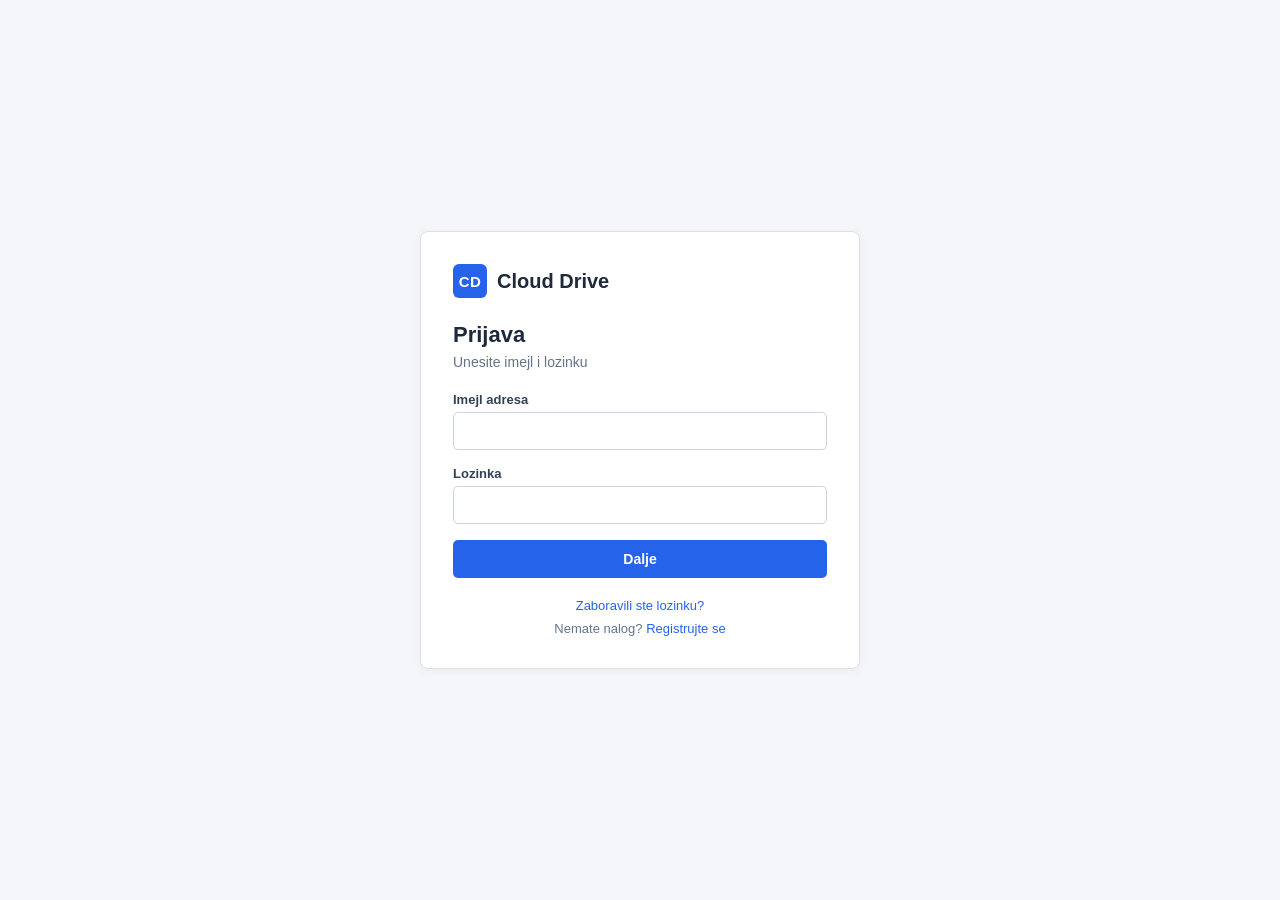
==== client/login.html @ 67a1c31c "client: add login and otp verification page" ====
<!DOCTYPE html>
<html lang="sr">
<head>
    <meta charset="UTF-8">
    <meta name="viewport" content="width=device-width, initial-scale=1.0">
    <title>Prijava - Cloud Drive</title>
    <link rel="stylesheet" href="css/style.css">
</head>
<body>
    <div class="auth-page">
        <div class="auth-box">
            <div class="logo">
                <div class="logo-mark">CD</div>
                <span>Cloud Drive</span>
            </div>

            <div id="credentialsStep">
                <h1>Prijava</h1>
                <p class="subtitle">Unesite imejl i lozinku</p>

                <div id="loginMsg" class="msg-box"></div>

                <form id="loginForm">
                    <div class="form-field">
                        <label for="email">Imejl adresa</label>
                        <input type="email" id="email" name="email" required>
                    </div>

                    <div class="form-field">
                        <label for="password">Lozinka</label>
                        <input type="password" id="password" name="password" required>
                    </div>

                    <button type="submit" id="loginBtn" class="btn btn-primary">Dalje</button>
                </form>

                <div class="auth-links">
                    <a href="#" id="forgotPwLink">Zaboravili ste lozinku?</a>
                </div>
                <div class="auth-links" style="margin-top: 8px;">
                    Nemate nalog? <a href="register.html">Registrujte se</a>
                </div>
            </div>

            <div id="resetStep" style="display: none;">
                <h1>Reset lozinke</h1>
                <p class="subtitle">Unesite imejl adresu za slanje linka za promenu lozinke</p>

                <div id="resetMsg" class="msg-box"></div>

                <form id="resetForm">
                    <div class="form-field">
                        <label for="resetEmail">Imejl adresa</label>
                        <input type="email" id="resetEmail" required>
                    </div>
                    <button type="submit" id="resetBtn" class="btn btn-primary">Posalji link</button>
                </form>

                <div class="auth-links">
                    <a href="#" id="backFromResetBtn">Nazad na prijavu</a>
                </div>
            </div>

            <div id="otpStep" style="display: none;">
                <h1>Jednokratni kod</h1>
                <p class="subtitle">Unesite kod koji je poslat na vasu imejl adresu</p>

                <div id="otpMsg" class="msg-box"></div>

                <form id="otpForm">
                    <div class="otp-row">
                        <input type="text" class="otp-input" maxlength="1" inputmode="numeric" required>
                        <input type="text" class="otp-input" maxlength="1" inputmode="numeric" required>
                        <input type="text" class="otp-input" maxlength="1" inputmode="numeric" required>
                        <input type="text" class="otp-input" maxlength="1" inputmode="numeric" required>
                        <input type="text" class="otp-input" maxlength="1" inputmode="numeric" required>
                        <input type="text" class="otp-input" maxlength="1" inputmode="numeric" required>
                    </div>

                    <button type="submit" id="otpBtn" class="btn btn-primary">Potvrdi prijavu</button>
                </form>

                <div class="auth-links">
                    <a href="#" id="backBtn">Nazad na unos lozinke</a>
                </div>
            </div>
        </div>
    </div>

    <script src="js/api.js"></script>
    <script src="js/login.js"></script>
</body>
</html>
---- client/css/style.css ----
* {
    box-sizing: border-box;
    margin: 0;
    padding: 0;
}

body {
    font-family: 'Segoe UI', Tahoma, Geneva, Verdana, sans-serif;
    background-color: #f4f6f9;
    color: #222;
    min-height: 100vh;
}

a {
    color: #2563eb;
    text-decoration: none;
}

a:hover {
    text-decoration: underline;
}

.auth-page {
    display: flex;
    justify-content: center;
    align-items: center;
    min-height: 100vh;
    padding: 20px;
}

.auth-box {
    background: #fff;
    border: 1px solid #dde1e7;
    border-radius: 8px;
    padding: 32px;
    width: 100%;
    max-width: 440px;
    box-shadow: 0 2px 8px rgba(0, 0, 0, 0.05);
}

.logo {
    display: flex;
    align-items: center;
    gap: 10px;
    margin-bottom: 24px;
    font-size: 20px;
    font-weight: 600;
    color: #1e293b;
}

.logo-mark {
    width: 34px;
    height: 34px;
    background-color: #2563eb;
    color: #fff;
    border-radius: 6px;
    display: flex;
    align-items: center;
    justify-content: center;
    font-size: 15px;
    font-weight: 700;
    letter-spacing: 0.5px;
}

.auth-box h1 {
    font-size: 22px;
    margin-bottom: 6px;
    color: #1e293b;
}

.subtitle {
    font-size: 14px;
    color: #64748b;
    margin-bottom: 22px;
}

.form-row {
    display: flex;
    gap: 12px;
}

.form-row .form-field {
    flex: 1;
}

.form-field {
    margin-bottom: 16px;
}

.form-field label {
    display: block;
    font-size: 13px;
    font-weight: 600;
    color: #334155;
    margin-bottom: 5px;
}

.form-field input {
    width: 100%;
    padding: 10px 12px;
    border: 1px solid #cbd5e1;
    border-radius: 5px;
    font-size: 14px;
    outline: none;
}

.form-field input:focus {
    border-color: #2563eb;
}

.form-field input.invalid {
    border-color: #dc2626;
}

.err-text {
    color: #dc2626;
    font-size: 12px;
    margin-top: 4px;
    min-height: 16px;
}

.pw-rules {
    list-style: none;
    background: #f8fafc;
    border: 1px solid #e2e8f0;
    border-radius: 5px;
    padding: 10px 12px;
    margin-top: 8px;
    font-size: 12px;
    color: #64748b;
}

.pw-rules li {
    margin-bottom: 3px;
}

.pw-rules li:last-child {
    margin-bottom: 0;
}

.pw-rules li.ok {
    color: #15803d;
    font-weight: 600;
}

.btn {
    padding: 10px 16px;
    border-radius: 5px;
    font-size: 14px;
    font-weight: 600;
    cursor: pointer;
    border: 1px solid transparent;
}

.btn-primary {
    background-color: #2563eb;
    color: #fff;
    width: 100%;
}

.btn-primary:hover {
    background-color: #1d4ed8;
}

.btn-primary:disabled {
    background-color: #94a3b8;
    cursor: not-allowed;
}

.btn-outline {
    background-color: #fff;
    border-color: #cbd5e1;
    color: #334155;
}

.btn-outline:hover {
    background-color: #f1f5f9;
}

.btn-danger {
    background-color: #fff;
    border-color: #fecaca;
    color: #dc2626;
}

.btn-danger:hover {
    background-color: #fef2f2;
}

.btn-sm {
    padding: 5px 10px;
    font-size: 12px;
}

.auth-links {
    margin-top: 20px;
    text-align: center;
    font-size: 13px;
    color: #64748b;
}

.msg-box {
    padding: 10px 12px;
    border-radius: 5px;
    font-size: 13px;
    margin-bottom: 16px;
    display: none;
}

.msg-box.show {
    display: block;
}

.msg-box.error {
    background-color: #fef2f2;
    color: #b91c1c;
    border: 1px solid #fecaca;
}

.msg-box.success {
    background-color: #f0fdf4;
    color: #15803d;
    border: 1px solid #bbf7d0;
}

.otp-row {
    display: flex;
    gap: 8px;
    justify-content: center;
    margin: 18px 0;
}

.otp-input {
    width: 44px;
    height: 48px;
    text-align: center;
    font-size: 20px;
    font-weight: 600;
    border: 1px solid #cbd5e1;
    border-radius: 5px;
}

.otp-input:focus {
    border-color: #2563eb;
    outline: none;
}

.topbar {
    height: 60px;
    background: #fff;
    border-bottom: 1px solid #dde1e7;
    display: flex;
    align-items: center;
    justify-content: space-between;
    padding: 0 24px;
}

.topbar .logo {
    margin-bottom: 0;
}

.search-wrap {
    flex: 1;
    max-width: 520px;
    margin: 0 24px;
}

.search-wrap input {
    width: 100%;
    padding: 9px 14px;
    border: 1px solid #cbd5e1;
    border-radius: 6px;
    background: #f8fafc;
    font-size: 14px;
    outline: none;
}

.search-wrap input:focus {
    background: #fff;
    border-color: #2563eb;
}

.topbar-actions {
    display: flex;
    align-items: center;
    gap: 12px;
}

.user-pill {
    display: flex;
    align-items: center;
    gap: 8px;
    font-size: 14px;
    font-weight: 500;
    color: #334155;
}

.avatar {
    width: 32px;
    height: 32px;
    border-radius: 50%;
    background: #dbeafe;
    color: #1d4ed8;
    display: flex;
    align-items: center;
    justify-content: center;
    font-weight: 600;
    font-size: 13px;
}

.badge-count {
    background: #dc2626;
    color: #fff;
    font-size: 11px;
    padding: 1px 6px;
    border-radius: 10px;
    margin-left: 4px;
}

.layout {
    display: flex;
    height: calc(100vh - 60px);
}

.sidebar {
    width: 240px;
    background: #fff;
    border-right: 1px solid #dde1e7;
    padding: 18px 14px;
    display: flex;
    flex-direction: column;
}

.sidebar-actions {
    display: flex;
    flex-direction: column;
    gap: 8px;
    margin-bottom: 20px;
}

.menu {
    list-style: none;
}

.menu li {
    padding: 9px 12px;
    border-radius: 5px;
    font-size: 14px;
    color: #475569;
    cursor: pointer;
    margin-bottom: 4px;
}

.menu li:hover {
    background: #f1f5f9;
}

.menu li.active {
    background: #eff6ff;
    color: #1d4ed8;
    font-weight: 600;
}

.quota-panel {
    margin-top: auto;
    border-top: 1px solid #e2e8f0;
    padding-top: 14px;
}

.quota-info {
    display: flex;
    justify-content: space-between;
    font-size: 12px;
    color: #475569;
    margin-bottom: 6px;
}

.quota-bar {
    height: 6px;
    background: #e2e8f0;
    border-radius: 3px;
    overflow: hidden;
    margin-bottom: 10px;
}

.quota-fill {
    height: 100%;
    background: #2563eb;
    width: 12%;
}

.main-area {
    flex: 1;
    padding: 24px 30px;
    overflow-y: auto;
}

.path-bar {
    font-size: 16px;
    font-weight: 600;
    color: #1e293b;
    margin-bottom: 20px;
}

.path-bar span {
    cursor: pointer;
    color: #64748b;
}

.path-bar span.current {
    color: #1e293b;
    cursor: default;
}

.block-title {
    font-size: 13px;
    font-weight: 600;
    color: #64748b;
    text-transform: uppercase;
    margin: 18px 0 10px;
}

.folders-wrap {
    display: grid;
    grid-template-columns: repeat(auto-fill, minmax(190px, 1fr));
    gap: 12px;
    margin-bottom: 24px;
}

.folder-item {
    background: #fff;
    border: 1px solid #dde1e7;
    border-radius: 6px;
    padding: 12px 14px;
    display: flex;
    align-items: center;
    justify-content: space-between;
    cursor: pointer;
}

.folder-item:hover {
    border-color: #93c5fd;
    background: #f8fafc;
}

.folder-label {
    font-size: 14px;
    font-weight: 500;
    color: #1e293b;
    overflow: hidden;
    text-overflow: ellipsis;
    white-space: nowrap;
}

.table-wrap {
    background: #fff;
    border: 1px solid #dde1e7;
    border-radius: 6px;
    overflow: hidden;
}

.files-table {
    width: 100%;
    border-collapse: collapse;
}

.files-table th,
.files-table td {
    padding: 12px 16px;
    text-align: left;
    font-size: 14px;
    border-bottom: 1px solid #eef2f6;
}

.files-table th {
    background: #f8fafc;
    font-size: 12px;
    font-weight: 600;
    color: #64748b;
    text-transform: uppercase;
}

.files-table tr:last-child td {
    border-bottom: none;
}

.files-table tbody tr:hover {
    background: #f8fafc;
}

.row-actions {
    display: flex;
    gap: 6px;
    justify-content: flex-end;
}

.modal-bg {
    position: fixed;
    inset: 0;
    background: rgba(15, 23, 42, 0.45);
    display: none;
    align-items: center;
    justify-content: center;
    z-index: 50;
}

.modal-bg.open {
    display: flex;
}

.modal {
    background: #fff;
    border-radius: 8px;
    padding: 24px;
    width: 100%;
    max-width: 400px;
    box-shadow: 0 10px 25px rgba(0, 0, 0, 0.15);
}

.modal h3 {
    font-size: 18px;
    margin-bottom: 14px;
    color: #1e293b;
}

.modal-footer {
    display: flex;
    justify-content: flex-end;
    gap: 8px;
    margin-top: 18px;
}

.notif-list {
    list-style: none;
    max-height: 260px;
    overflow-y: auto;
}

.notif-list li {
    padding: 10px 0;
    border-bottom: 1px solid #eef2f6;
    font-size: 13px;
}

.notif-list li:last-child {
    border-bottom: none;
}

.notif-time {
    display: block;
    font-size: 11px;
    color: #94a3b8;
    margin-top: 3px;
}
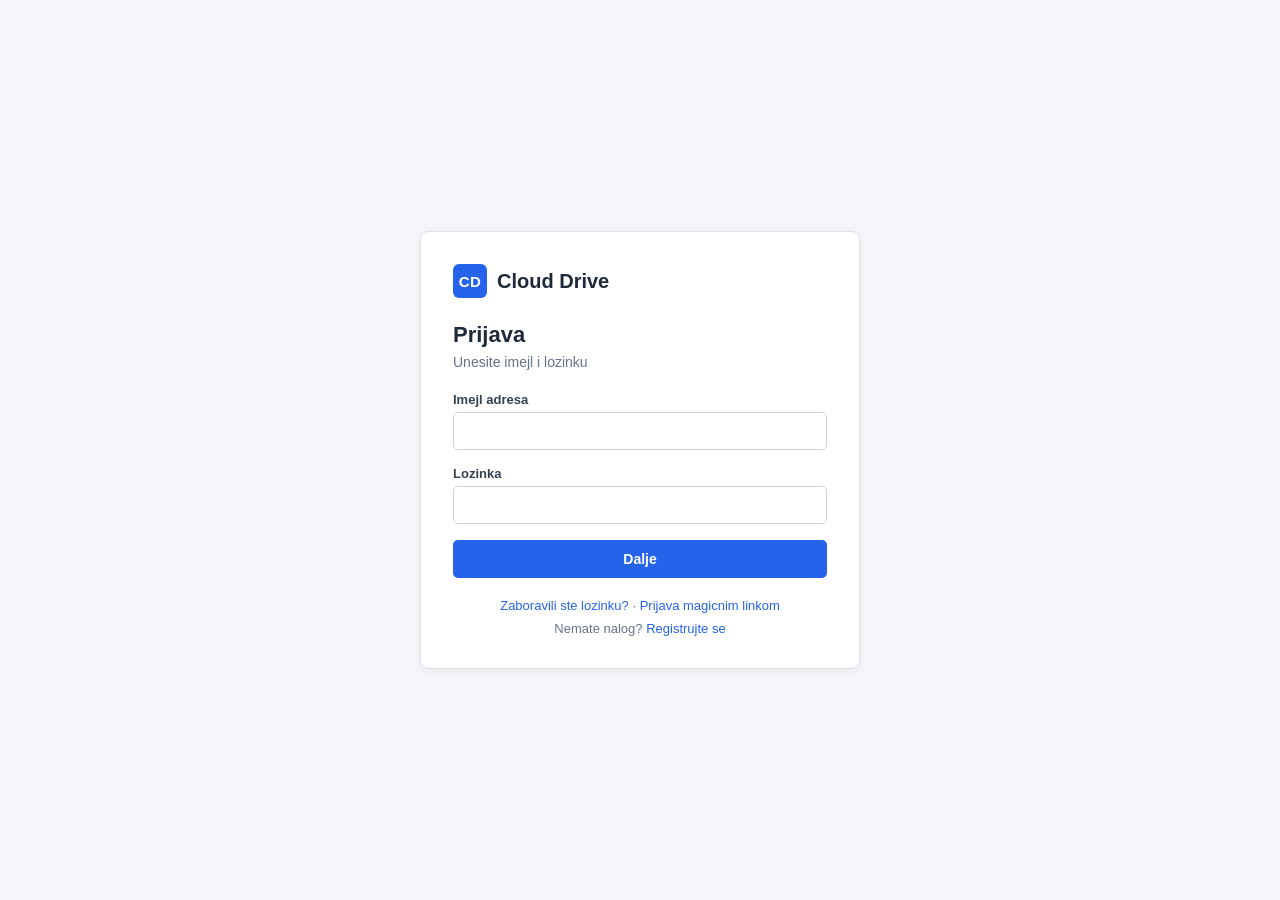
==== commit 246f6998: "client: integrate real api endpoints and add reset, magic link and admin pages" ====
--- a/client/login.html
+++ b/client/login.html
@@ -36,6 +36,8 @@
 
                 <div class="auth-links">
                     <a href="#" id="forgotPwLink">Zaboravili ste lozinku?</a>
+                    &middot;
+                    <a href="#" id="magicLinkOpen">Prijava magicnim linkom</a>
                 </div>
                 <div class="auth-links" style="margin-top: 8px;">
                     Nemate nalog? <a href="register.html">Registrujte se</a>
@@ -53,11 +55,30 @@
                         <label for="resetEmail">Imejl adresa</label>
                         <input type="email" id="resetEmail" required>
                     </div>
-                    <button type="submit" id="resetBtn" class="btn btn-primary">Posalji link</button>
+                    <button type="submit" id="resetBtn" class="btn btn-primary">Posalji link za reset</button>
                 </form>
 
                 <div class="auth-links">
                     <a href="#" id="backFromResetBtn">Nazad na prijavu</a>
+                </div>
+            </div>
+
+            <div id="magicStep" style="display: none;">
+                <h1>Prijava magicnim linkom</h1>
+                <p class="subtitle">Unesite imejl adresu i poslacemo vam jednokratni link za prijavu bez lozinke</p>
+
+                <div id="magicMsg" class="msg-box"></div>
+
+                <form id="magicForm">
+                    <div class="form-field">
+                        <label for="magicEmail">Imejl adresa</label>
+                        <input type="email" id="magicEmail" required>
+                    </div>
+                    <button type="submit" id="magicBtn" class="btn btn-primary">Posalji magicni link</button>
+                </form>
+
+                <div class="auth-links">
+                    <a href="#" id="backFromMagicBtn">Nazad na prijavu</a>
                 </div>
             </div>
 
--- a/client/css/style.css
+++ b/client/css/style.css
@@ -552,3 +552,58 @@
     color: #94a3b8;
     margin-top: 3px;
 }
+
+.section-header {
+    display: flex;
+    align-items: center;
+    justify-content: space-between;
+    gap: 12px;
+    flex-wrap: wrap;
+}
+
+.filter-group {
+    display: flex;
+    gap: 6px;
+}
+
+.filter-btn.active {
+    background-color: #2563eb;
+    border-color: #2563eb;
+    color: #fff;
+}
+
+.status-pill {
+    display: inline-block;
+    padding: 3px 9px;
+    border-radius: 12px;
+    font-size: 12px;
+    font-weight: 600;
+}
+
+.status-pending {
+    background: #fef3c7;
+    color: #92400e;
+}
+
+.status-approved,
+.status-active {
+    background: #dcfce7;
+    color: #166534;
+}
+
+.status-rejected {
+    background: #fee2e2;
+    color: #991b1b;
+}
+
+.empty-cell {
+    text-align: center !important;
+    color: #64748b;
+    padding: 24px 16px !important;
+}
+
+.empty-muted {
+    color: #64748b;
+    font-size: 13px;
+    padding: 8px 0;
+}
